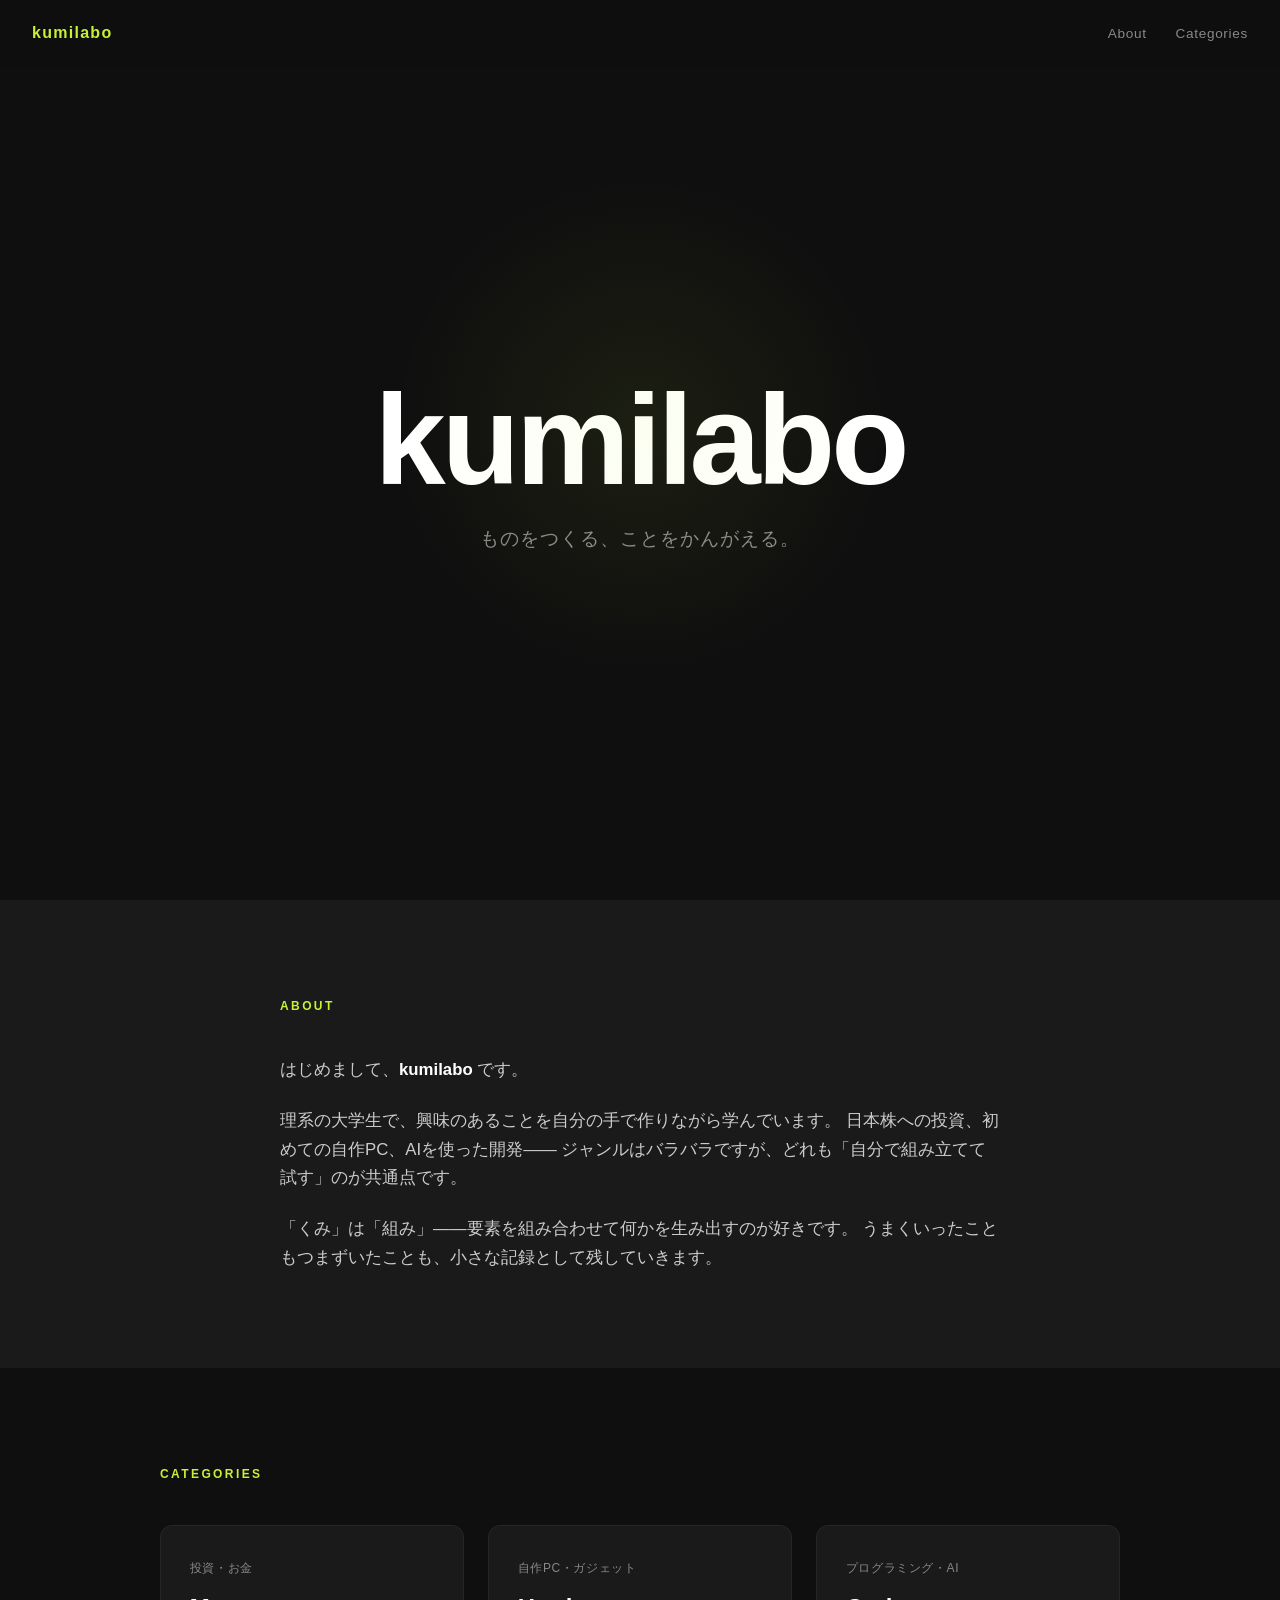
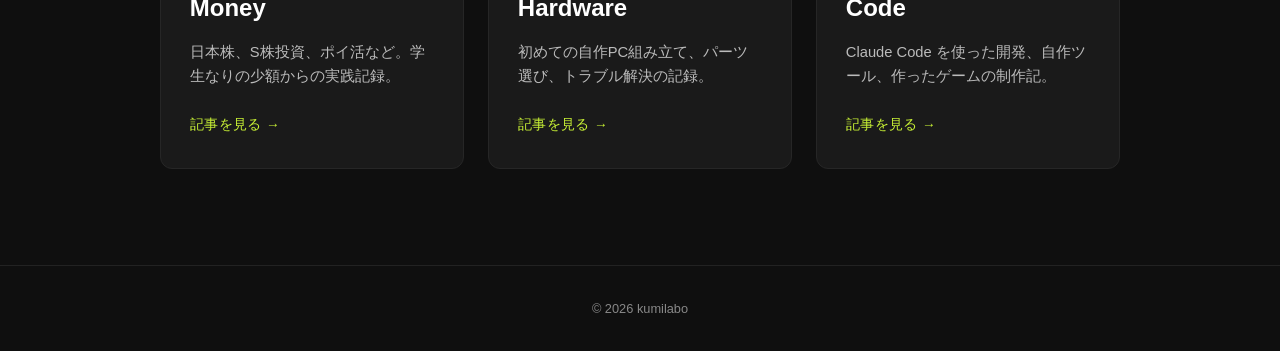
==== index.html @ 4aadd3ff "kumilaboトップページ 初回" ====
<!DOCTYPE html>
<html lang="ja">
<head>
  <meta charset="UTF-8">
  <meta name="viewport" content="width=device-width, initial-scale=1.0">
  <title>kumilabo</title>
  <link rel="stylesheet" href="style.css">
</head>
<body>
  <header>
    <nav>
      <a href="index.html" class="logo">kumilabo</a>
      <ul class="nav-links">
        <li><a href="#about">About</a></li>
        <li><a href="#categories">Categories</a></li>
      </ul>
    </nav>
  </header>

  <main>
    <section class="hero">
      <div class="hero-inner">
        <h1 class="site-name">kumilabo</h1>
        <p class="tagline">ものをつくる、ことをかんがえる。</p>
      </div>
    </section>

    <section class="about" id="about">
      <div class="container">
        <h2>About</h2>
        <div class="about-content">
          <div class="about-text">
            <p>
              はじめまして、<strong>kumilabo</strong> です。
            </p>
            <p>
              理系の大学生で、興味のあることを自分の手で作りながら学んでいます。
              日本株への投資、初めての自作PC、AIを使った開発——
              ジャンルはバラバラですが、どれも「自分で組み立てて試す」のが共通点です。
            </p>
            <p>
              「くみ」は「組み」——要素を組み合わせて何かを生み出すのが好きです。
              うまくいったこともつまずいたことも、小さな記録として残していきます。
            </p>
          </div>
        </div>
      </div>
    </section>

    <section class="categories" id="categories">
      <div class="container">
        <h2>Categories</h2>
        <div class="category-grid">

          <a href="#" class="category-card">
            <span class="category-label">投資・お金</span>
            <h3>Money</h3>
            <p>日本株、S株投資、ポイ活など。学生なりの少額からの実践記録。</p>
            <span class="category-arrow">記事を見る →</span>
          </a>

          <a href="#" class="category-card">
            <span class="category-label">自作PC・ガジェット</span>
            <h3>Hardware</h3>
            <p>初めての自作PC組み立て、パーツ選び、トラブル解決の記録。</p>
            <span class="category-arrow">記事を見る →</span>
          </a>

          <a href="#" class="category-card">
            <span class="category-label">プログラミング・AI</span>
            <h3>Code</h3>
            <p>Claude Code を使った開発、自作ツール、作ったゲームの制作記。</p>
            <span class="category-arrow">記事を見る →</span>
          </a>

        </div>
      </div>
    </section>
  </main>

  <footer>
    <p>&copy; 2026 kumilabo</p>
  </footer>
</body>
</html>
---- style.css ----
*, *::before, *::after {
  box-sizing: border-box;
  margin: 0;
  padding: 0;
}

:root {
  --bg: #0f0f0f;
  --surface: #1a1a1a;
  --accent: #c8f135;
  --text: #e8e8e8;
  --muted: #888;
  --font-sans: 'Helvetica Neue', Arial, 'Hiragino Sans', 'Noto Sans JP', sans-serif;
}

html {
  font-size: 16px;
  scroll-behavior: smooth;
}

body {
  background: var(--bg);
  color: var(--text);
  font-family: var(--font-sans);
  line-height: 1.7;
  min-height: 100vh;
  display: flex;
  flex-direction: column;
}

/* ---- Nav ---- */
header {
  position: fixed;
  top: 0;
  left: 0;
  right: 0;
  z-index: 100;
  padding: 1.2rem 2rem;
  background: rgba(15, 15, 15, 0.7);
  backdrop-filter: blur(8px);
}

nav {
  display: flex;
  align-items: center;
  justify-content: space-between;
}

.logo {
  font-size: 1rem;
  font-weight: 700;
  letter-spacing: 0.08em;
  color: var(--accent);
  text-transform: lowercase;
  text-decoration: none;
}

.nav-links {
  display: flex;
  gap: 1.8rem;
  list-style: none;
}

.nav-links a {
  font-size: 0.85rem;
  color: var(--muted);
  text-decoration: none;
  letter-spacing: 0.05em;
  transition: color 0.2s;
}

.nav-links a:hover {
  color: var(--accent);
}

/* ---- Hero ---- */
.hero {
  min-height: 100vh;
  display: flex;
  align-items: center;
  justify-content: center;
  padding: 6rem 2rem 4rem;
  position: relative;
  overflow: hidden;
}

.hero::before {
  content: '';
  position: absolute;
  width: 500px;
  height: 500px;
  border-radius: 50%;
  background: radial-gradient(circle, rgba(200, 241, 53, 0.07) 0%, transparent 70%);
  top: 50%;
  left: 50%;
  transform: translate(-50%, -55%);
  pointer-events: none;
}

.hero-inner {
  text-align: center;
}

.site-name {
  font-size: clamp(3.5rem, 12vw, 8rem);
  font-weight: 800;
  letter-spacing: -0.03em;
  line-height: 1;
  color: #fff;
  margin-bottom: 1.2rem;
}

.site-name span {
  color: var(--accent);
}

.tagline {
  font-size: clamp(0.95rem, 2.5vw, 1.2rem);
  color: var(--muted);
  letter-spacing: 0.05em;
}

/* ---- About ---- */
.about {
  padding: 6rem 2rem;
  background: var(--surface);
}

.container {
  max-width: 720px;
  margin: 0 auto;
}

.about h2 {
  font-size: 0.75rem;
  font-weight: 700;
  letter-spacing: 0.2em;
  text-transform: uppercase;
  color: var(--accent);
  margin-bottom: 2.5rem;
}

.about-text p {
  font-size: 1.05rem;
  color: #ccc;
  margin-bottom: 1.4rem;
}

.about-text p:last-child {
  margin-bottom: 0;
}

.about-text strong {
  color: #fff;
  font-weight: 700;
}

/* ---- Categories ---- */
.categories {
  padding: 6rem 2rem;
}

.categories .container {
  max-width: 960px;
}

.categories h2 {
  font-size: 0.75rem;
  font-weight: 700;
  letter-spacing: 0.2em;
  text-transform: uppercase;
  color: var(--accent);
  margin-bottom: 2.5rem;
}

.category-grid {
  display: grid;
  grid-template-columns: repeat(3, 1fr);
  gap: 1.5rem;
}

.category-card {
  display: flex;
  flex-direction: column;
  padding: 2rem 1.8rem;
  background: var(--surface);
  border: 1px solid #262626;
  border-radius: 12px;
  text-decoration: none;
  color: var(--text);
  transition: border-color 0.2s, transform 0.2s;
}

.category-card:hover {
  border-color: var(--accent);
  transform: translateY(-4px);
}

.category-label {
  font-size: 0.75rem;
  color: var(--muted);
  letter-spacing: 0.05em;
  margin-bottom: 0.6rem;
}

.category-card h3 {
  font-size: 1.5rem;
  font-weight: 800;
  color: #fff;
  margin-bottom: 0.8rem;
}

.category-card p {
  font-size: 0.92rem;
  color: #bbb;
  line-height: 1.6;
  flex-grow: 1;
  margin-bottom: 1.5rem;
}

.category-arrow {
  font-size: 0.85rem;
  color: var(--accent);
  letter-spacing: 0.03em;
}

/* ---- Footer ---- */
footer {
  margin-top: auto;
  padding: 2rem;
  text-align: center;
  font-size: 0.8rem;
  color: var(--muted);
  border-top: 1px solid #222;
}

/* ---- Responsive ---- */
@media (max-width: 768px) {
  .category-grid {
    grid-template-columns: 1fr;
  }
}

@media (max-width: 600px) {
  header {
    padding: 1rem 1.2rem;
  }

  .nav-links {
    gap: 1.2rem;
  }

  .about,
  .categories {
    padding: 4rem 1.2rem;
  }
}
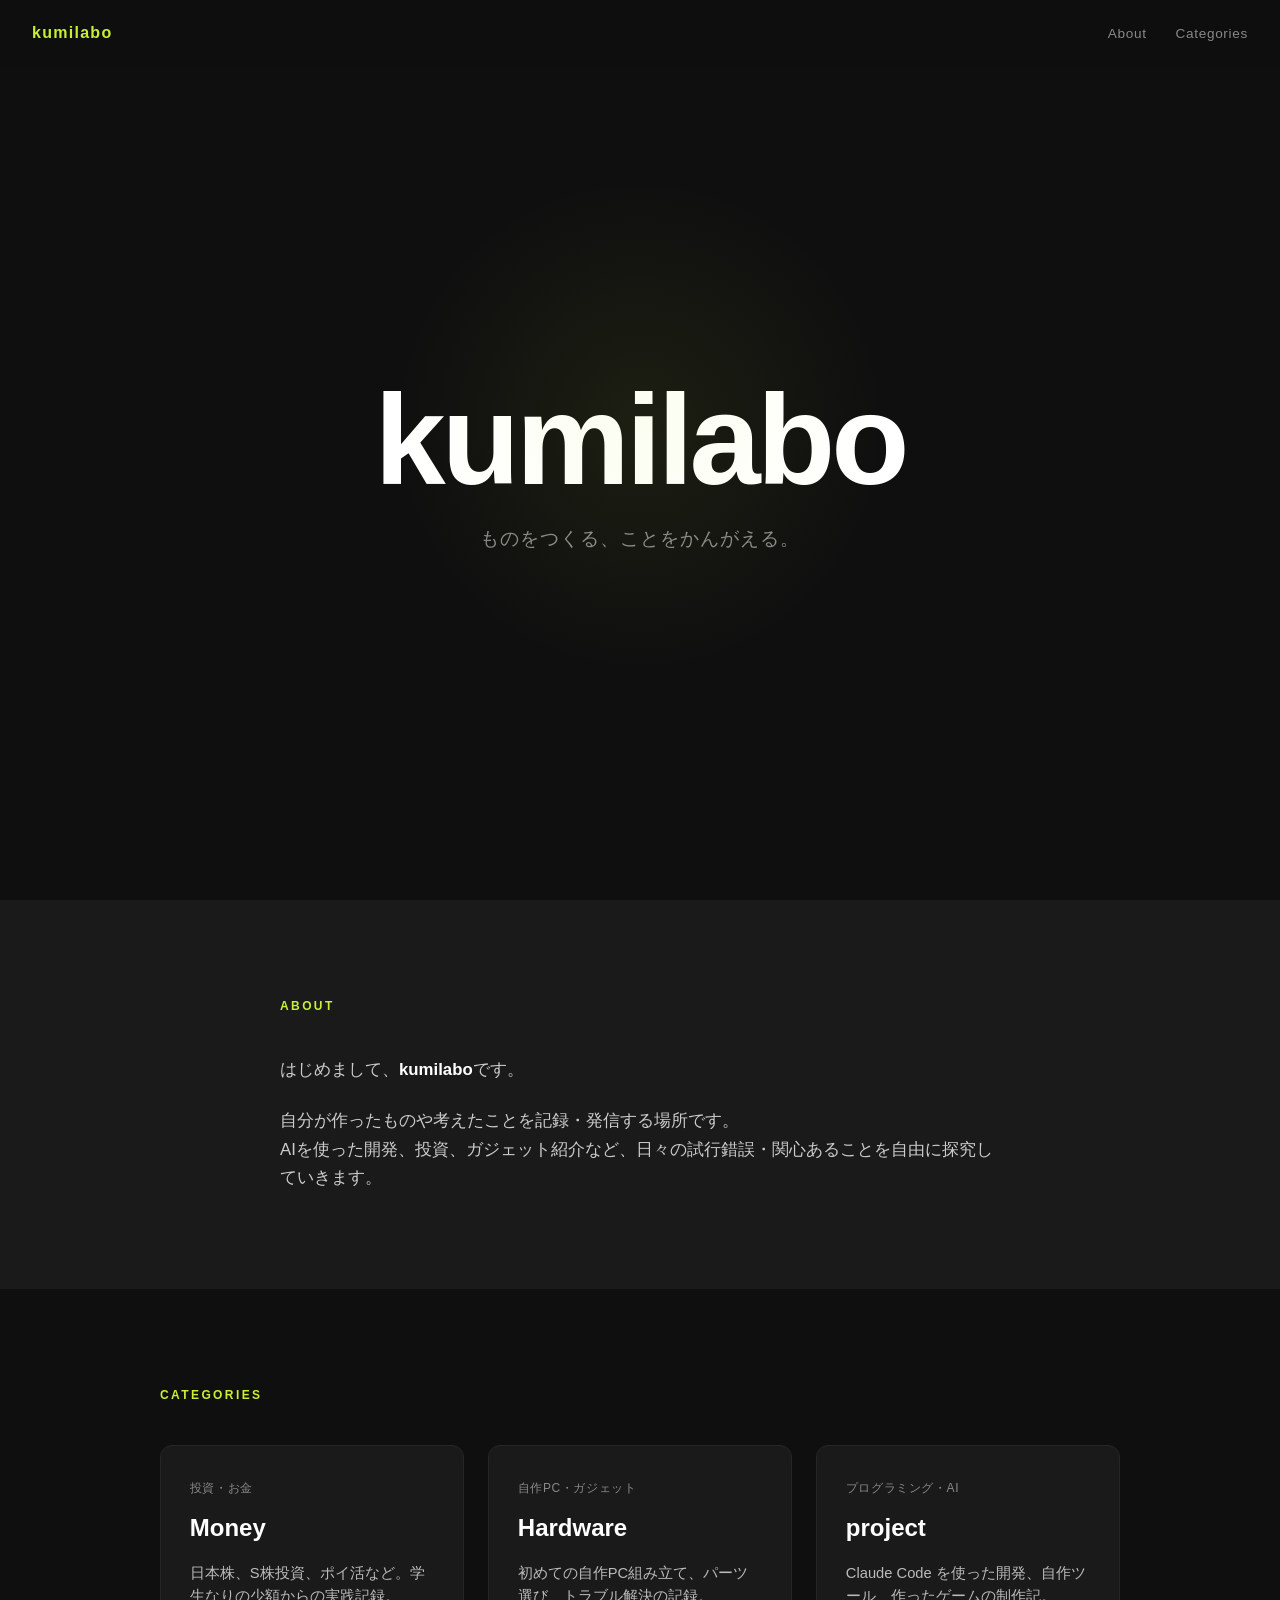
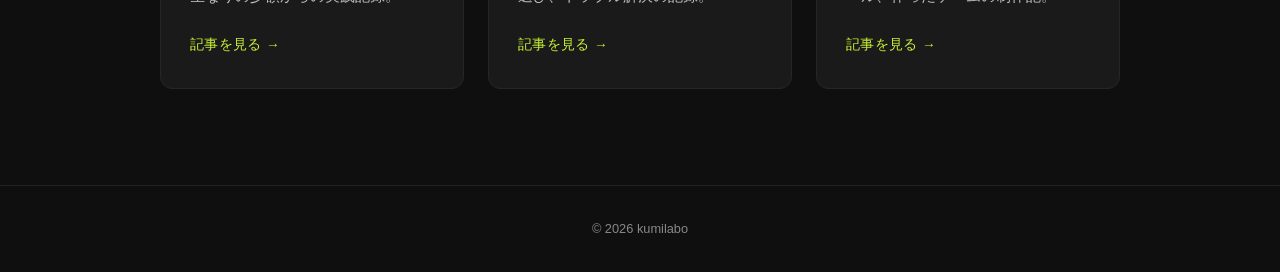
==== commit 7322dd8d: "カテゴリページを追加 Co-Authored-By: Claude Sonnet 4.6 <noreply@anthropic.com>" ====
--- a/index.html
+++ b/index.html
@@ -31,16 +31,11 @@
         <div class="about-content">
           <div class="about-text">
             <p>
-              はじめまして、<strong>kumilabo</strong> です。
+              はじめまして、<strong>kumilabo</strong>です。
             </p>
             <p>
-              理系の大学生で、興味のあることを自分の手で作りながら学んでいます。
-              日本株への投資、初めての自作PC、AIを使った開発——
-              ジャンルはバラバラですが、どれも「自分で組み立てて試す」のが共通点です。
-            </p>
-            <p>
-              「くみ」は「組み」——要素を組み合わせて何かを生み出すのが好きです。
-              うまくいったこともつまずいたことも、小さな記録として残していきます。
+              自分が作ったものや考えたことを記録・発信する場所です。<br>
+              AIを使った開発、投資、ガジェット紹介など、日々の試行錯誤・関心あることを自由に探究していきます。
             </p>
           </div>
         </div>
@@ -52,23 +47,23 @@
         <h2>Categories</h2>
         <div class="category-grid">
 
-          <a href="#" class="category-card">
+          <a href="Money.html" class="category-card">
             <span class="category-label">投資・お金</span>
             <h3>Money</h3>
             <p>日本株、S株投資、ポイ活など。学生なりの少額からの実践記録。</p>
             <span class="category-arrow">記事を見る →</span>
           </a>
 
-          <a href="#" class="category-card">
+          <a href="Hardware.html" class="category-card">
             <span class="category-label">自作PC・ガジェット</span>
             <h3>Hardware</h3>
             <p>初めての自作PC組み立て、パーツ選び、トラブル解決の記録。</p>
             <span class="category-arrow">記事を見る →</span>
           </a>
 
-          <a href="#" class="category-card">
+          <a href="AIproject.html" class="category-card">
             <span class="category-label">プログラミング・AI</span>
-            <h3>Code</h3>
+            <h3>project</h3>
             <p>Claude Code を使った開発、自作ツール、作ったゲームの制作記。</p>
             <span class="category-arrow">記事を見る →</span>
           </a>
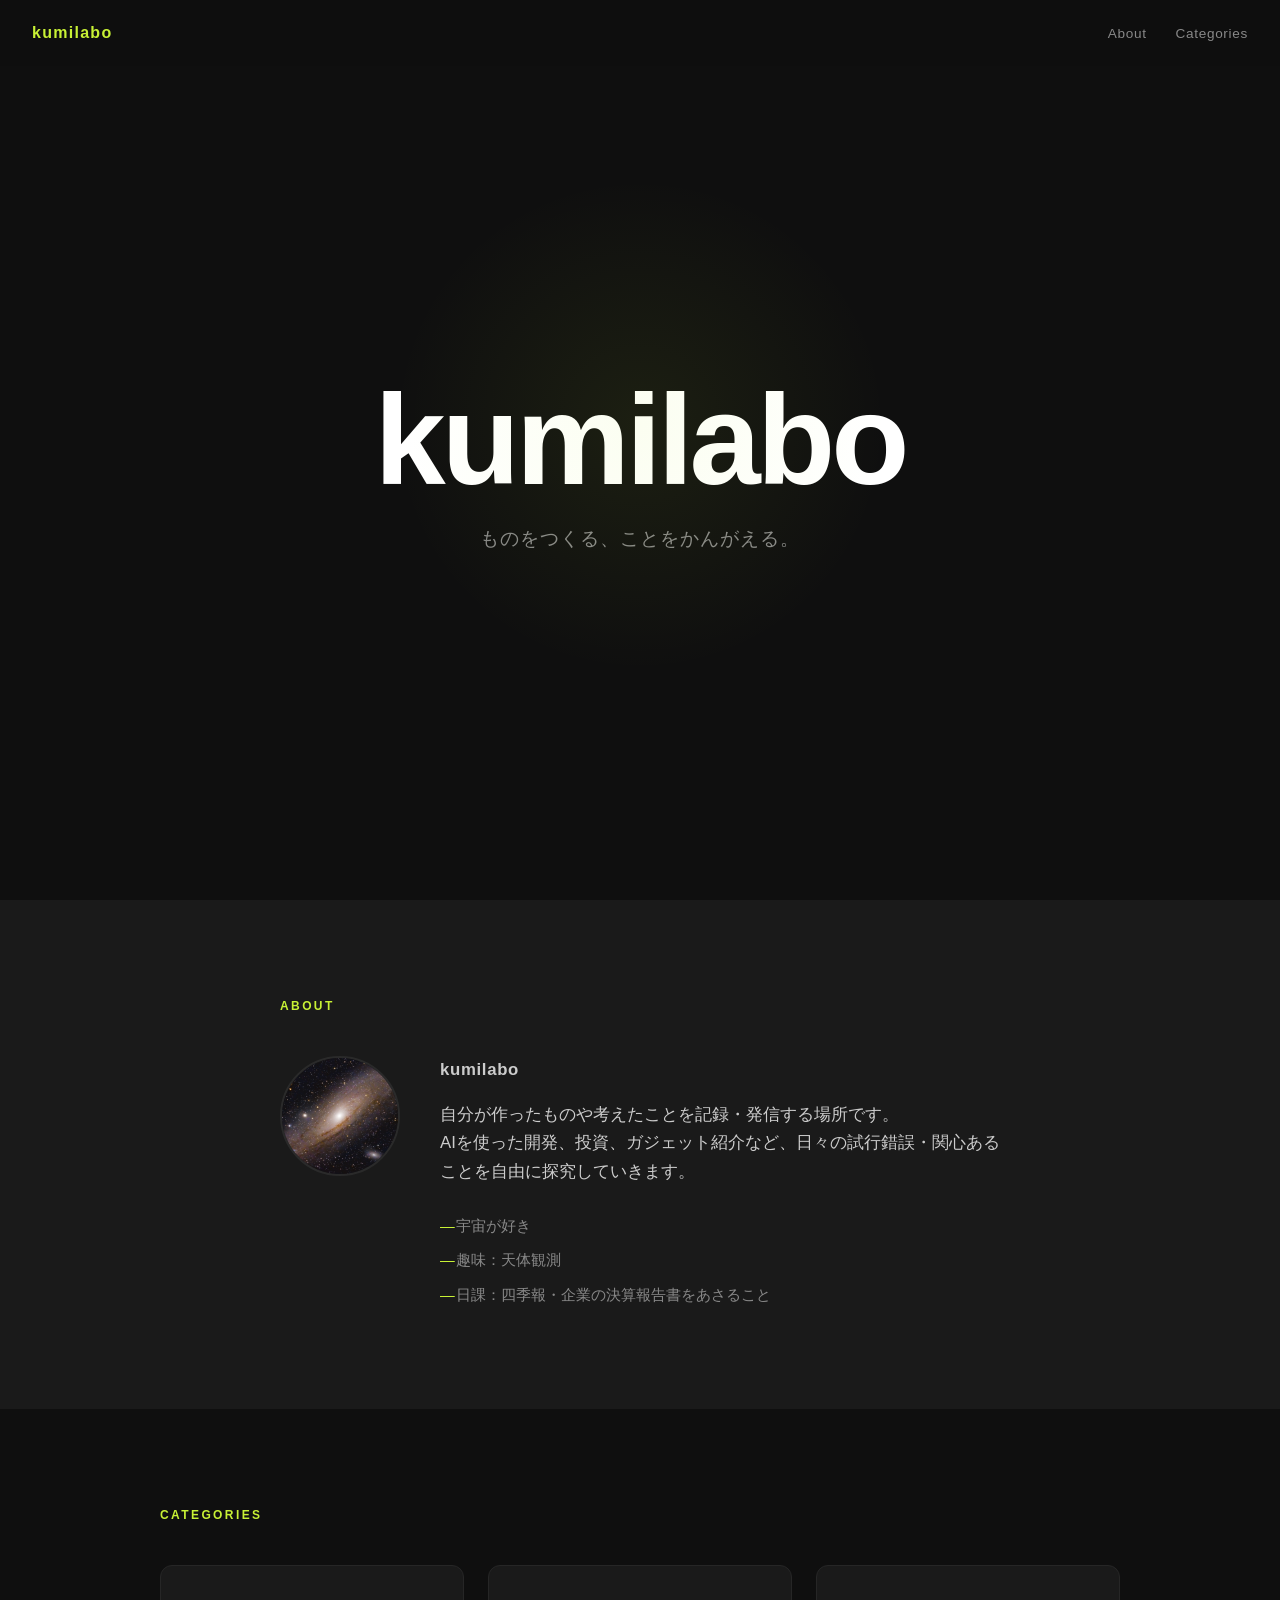
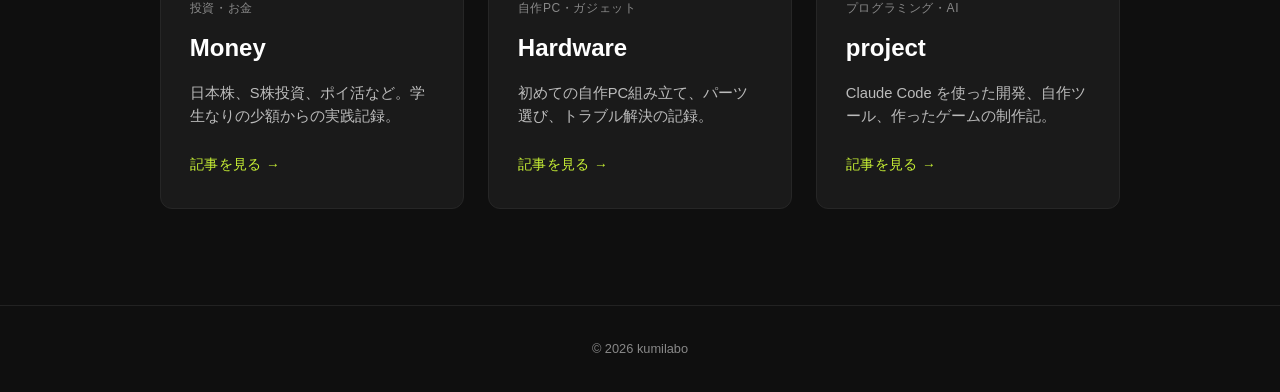
==== commit 3e7051ac: "myweb/ をルートへ移動し GitHub Pages で画像が表示されるよう修正 Co-Authored-By: Claude Sonnet 4.6 <noreply@anthropic.com>" ====
--- a/index.html
+++ b/index.html
@@ -29,14 +29,20 @@
       <div class="container">
         <h2>About</h2>
         <div class="about-content">
+          <div class="profile-photo">
+            <img src="images/34347496_s.jpg" alt="kumilabo">
+          </div>
           <div class="about-text">
-            <p>
-              はじめまして、<strong>kumilabo</strong>です。
-            </p>
+            <p class="profile-name">kumilabo</p>
             <p>
               自分が作ったものや考えたことを記録・発信する場所です。<br>
               AIを使った開発、投資、ガジェット紹介など、日々の試行錯誤・関心あることを自由に探究していきます。
             </p>
+            <ul class="profile-list">
+              <li>宇宙が好き</li>
+              <li>趣味：天体観測</li>
+              <li>日課：四季報・企業の決算報告書をあさること</li>
+            </ul>
           </div>
         </div>
       </div>
--- a/style.css
+++ b/style.css
@@ -140,6 +140,65 @@
   margin-bottom: 2.5rem;
 }
 
+.about-content {
+  display: flex;
+  align-items: flex-start;
+  gap: 2.5rem;
+}
+
+.profile-photo {
+  flex-shrink: 0;
+}
+
+.profile-photo img {
+  width: 120px;
+  height: 120px;
+  border-radius: 50%;
+  object-fit: cover;
+  border: 2px solid #2a2a2a;
+  display: block;
+}
+
+.profile-name {
+  font-size: 1.3rem;
+  font-weight: 800;
+  color: #fff;
+  letter-spacing: 0.04em;
+  margin-bottom: 1rem !important;
+}
+
+.profile-list {
+  list-style: none;
+  margin-top: 1.4rem;
+}
+
+.profile-list li {
+  font-size: 0.92rem;
+  color: var(--muted);
+  padding: 0.3rem 0;
+  padding-left: 1.1em;
+  position: relative;
+}
+
+.profile-list li::before {
+  content: '—';
+  position: absolute;
+  left: 0;
+  color: var(--accent);
+}
+
+@media (max-width: 600px) {
+  .about-content {
+    flex-direction: column;
+    align-items: center;
+    text-align: center;
+  }
+
+  .profile-list li {
+    text-align: left;
+  }
+}
+
 .about-text p {
   font-size: 1.05rem;
   color: #ccc;
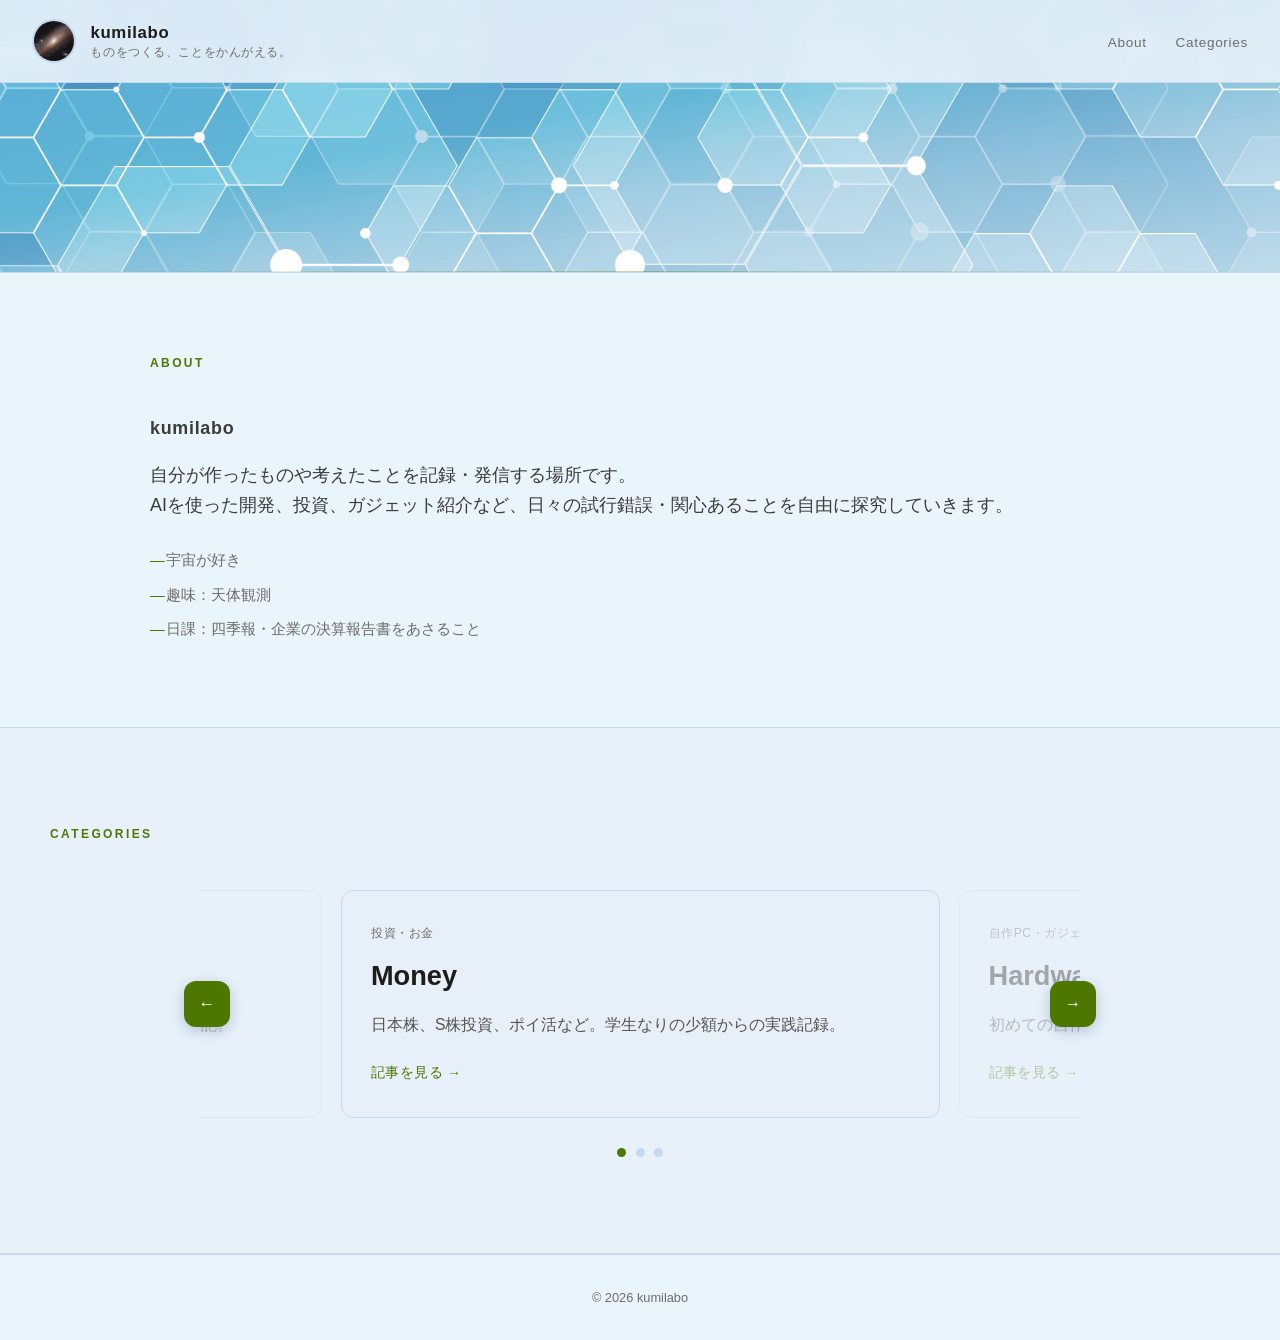
==== commit 57d0eec1: "アイコンをヘッダーに移動 Co-Authored-By: Claude Fable 5 <noreply@anthropic.com>" ====
--- a/index.html
+++ b/index.html
@@ -1,6 +1,15 @@
 <!DOCTYPE html>
 <html lang="ja">
 <head>
+  <!-- Google tag (gtag.js) -->
+<script async src="https://www.googletagmanager.com/gtag/js?id=G-JC201Q82GM"></script>
+<script>
+  window.dataLayer = window.dataLayer || [];
+  function gtag(){dataLayer.push(arguments);}
+  gtag('js', new Date());
+
+  gtag('config', 'G-JC201Q82GM');
+</script>
   <meta charset="UTF-8">
   <meta name="viewport" content="width=device-width, initial-scale=1.0">
   <title>kumilabo</title>
@@ -9,7 +18,13 @@
 <body>
   <header>
     <nav>
-      <a href="index.html" class="logo">kumilabo</a>
+      <a href="index.html" class="brand">
+        <img src="images/34347496_s.jpg" alt="kumilabo" class="brand-icon">
+        <span class="brand-text">
+          <span class="brand-name">kumilabo</span>
+          <span class="brand-tagline">ものをつくる、ことをかんがえる。</span>
+        </span>
+      </a>
       <ul class="nav-links">
         <li><a href="#about">About</a></li>
         <li><a href="#categories">Categories</a></li>
@@ -18,20 +33,12 @@
   </header>
 
   <main>
-    <section class="hero">
-      <div class="hero-inner">
-        <h1 class="site-name">kumilabo</h1>
-        <p class="tagline">ものをつくる、ことをかんがえる。</p>
-      </div>
-    </section>
+    <section class="hero"></section>
 
     <section class="about" id="about">
       <div class="container">
         <h2>About</h2>
         <div class="about-content">
-          <div class="profile-photo">
-            <img src="images/34347496_s.jpg" alt="kumilabo">
-          </div>
           <div class="about-text">
             <p class="profile-name">kumilabo</p>
             <p>
@@ -51,30 +58,37 @@
     <section class="categories" id="categories">
       <div class="container">
         <h2>Categories</h2>
-        <div class="category-grid">
+        <div class="category-slider">
+          <button class="slider-btn prev" type="button" aria-label="前のカテゴリ">←</button>
+          <div class="slider-viewport">
+            <div class="slider-track">
 
-          <a href="Money.html" class="category-card">
-            <span class="category-label">投資・お金</span>
-            <h3>Money</h3>
-            <p>日本株、S株投資、ポイ活など。学生なりの少額からの実践記録。</p>
-            <span class="category-arrow">記事を見る →</span>
-          </a>
+              <a href="Money.html" class="category-card">
+                <span class="category-label">投資・お金</span>
+                <h3>Money</h3>
+                <p>日本株、S株投資、ポイ活など。学生なりの少額からの実践記録。</p>
+                <span class="category-arrow">記事を見る →</span>
+              </a>
 
-          <a href="Hardware.html" class="category-card">
-            <span class="category-label">自作PC・ガジェット</span>
-            <h3>Hardware</h3>
-            <p>初めての自作PC組み立て、パーツ選び、トラブル解決の記録。</p>
-            <span class="category-arrow">記事を見る →</span>
-          </a>
+              <a href="Hardware.html" class="category-card">
+                <span class="category-label">自作PC・ガジェット</span>
+                <h3>Hardware</h3>
+                <p>初めての自作PC組み立て、パーツ選び、トラブル解決の記録。</p>
+                <span class="category-arrow">記事を見る →</span>
+              </a>
 
-          <a href="AIproject.html" class="category-card">
-            <span class="category-label">プログラミング・AI</span>
-            <h3>project</h3>
-            <p>Claude Code を使った開発、自作ツール、作ったゲームの制作記。</p>
-            <span class="category-arrow">記事を見る →</span>
-          </a>
+              <a href="AIproject.html" class="category-card">
+                <span class="category-label">プログラミング・AI</span>
+                <h3>project</h3>
+                <p>Claude Code を使った開発、自作ツール、作ったゲームの制作記。</p>
+                <span class="category-arrow">記事を見る →</span>
+              </a>
 
+            </div>
+          </div>
+          <button class="slider-btn next" type="button" aria-label="次のカテゴリ">→</button>
         </div>
+        <div class="slider-dots"></div>
       </div>
     </section>
   </main>
@@ -82,5 +96,87 @@
   <footer>
     <p>&copy; 2026 kumilabo</p>
   </footer>
+
+  <script>
+    (function () {
+      const viewport = document.querySelector('.slider-viewport');
+      const track = document.querySelector('.slider-track');
+      const prevBtn = document.querySelector('.slider-btn.prev');
+      const nextBtn = document.querySelector('.slider-btn.next');
+      const dotsBox = document.querySelector('.slider-dots');
+      const slides = Array.from(track.children);
+      const count = slides.length;
+      const CLONES = 2; // 両隣を見せるため左右に2枚ずつ複製を置く
+
+      for (let i = 0; i < CLONES; i++) {
+        track.appendChild(slides[i % count].cloneNode(true));
+        track.insertBefore(slides[count - 1 - (i % count)].cloneNode(true), track.firstChild);
+      }
+
+      let index = CLONES; // 複製を含めた位置。CLONES が実スライドの先頭
+      let isMoving = false;
+
+      const dots = slides.map((_, i) => {
+        const dot = document.createElement('button');
+        dot.type = 'button';
+        dot.setAttribute('aria-label', 'カテゴリ ' + (i + 1));
+        dot.addEventListener('click', () => {
+          if (isMoving) return;
+          index = i + CLONES;
+          move(true);
+        });
+        dotsBox.appendChild(dot);
+        return dot;
+      });
+
+      // 現在のスライドがビューポート中央に来る位置へトラックを動かす
+      function move(animate) {
+        const current = track.children[index];
+        const offset = current.offsetLeft - (viewport.clientWidth - current.offsetWidth) / 2;
+        track.style.transition = animate ? 'transform 0.45s ease' : 'none';
+        track.style.transform = 'translateX(' + -offset + 'px)';
+        if (animate) isMoving = true;
+
+        Array.from(track.children).forEach(function (el, i) {
+          el.classList.toggle('is-active', i === index);
+        });
+        const active = ((index - CLONES) % count + count) % count;
+        dots.forEach(function (dot, i) {
+          dot.classList.toggle('active', i === active);
+        });
+      }
+
+      prevBtn.addEventListener('click', function () {
+        if (isMoving) return;
+        index--;
+        move(true);
+      });
+
+      nextBtn.addEventListener('click', function () {
+        if (isMoving) return;
+        index++;
+        move(true);
+      });
+
+      // 複製スライドに到達したら、同じ見た目の実スライドへ瞬間移動して一周をつなぐ
+      track.addEventListener('transitionend', function (e) {
+        if (e.target !== track || e.propertyName !== 'transform') return;
+        isMoving = false;
+        if (index >= count + CLONES) {
+          index -= count;
+          move(false);
+        } else if (index < CLONES) {
+          index += count;
+          move(false);
+        }
+      });
+
+      window.addEventListener('resize', function () {
+        move(false);
+      });
+
+      move(false);
+    })();
+  </script>
 </body>
 </html>
--- a/style.css
+++ b/style.css
@@ -5,11 +5,12 @@
 }
 
 :root {
-  --bg: #0f0f0f;
-  --surface: #1a1a1a;
-  --accent: #c8f135;
-  --text: #e8e8e8;
-  --muted: #888;
+  --bg: #eaf4fb;
+  --surface: #e7f0f9;
+  --border: #c5d9ec;
+  --accent: #4d7700;
+  --text: #1c1c1a;
+  --muted: #6e6e6a;
   --font-sans: 'Helvetica Neue', Arial, 'Hiragino Sans', 'Noto Sans JP', sans-serif;
 }
 
@@ -26,6 +27,15 @@
   min-height: 100vh;
   display: flex;
   flex-direction: column;
+}
+
+/* 全ページ共通の最奥背景（position: fixed なのでモバイルでも固定される） */
+body::before {
+  content: '';
+  position: fixed;
+  inset: 0;
+  z-index: -1;
+  background: url('images/22239904.jpg') center / cover no-repeat;
 }
 
 /* ---- Nav ---- */
@@ -36,23 +46,51 @@
   right: 0;
   z-index: 100;
   padding: 1.2rem 2rem;
-  background: rgba(15, 15, 15, 0.7);
+  background: rgba(231, 240, 249, 0.92);
   backdrop-filter: blur(8px);
+  border-bottom: 1px solid rgba(0, 0, 0, 0.08);
 }
 
 nav {
   display: flex;
   align-items: center;
   justify-content: space-between;
-}
-
-.logo {
-  font-size: 1rem;
-  font-weight: 700;
-  letter-spacing: 0.08em;
-  color: var(--accent);
-  text-transform: lowercase;
+  width: 100%;
+}
+
+.brand {
+  display: flex;
+  align-items: center;
+  gap: 0.9rem;
   text-decoration: none;
+}
+
+.brand-icon {
+  width: 44px;
+  height: 44px;
+  border-radius: 50%;
+  object-fit: cover;
+  border: 2px solid var(--border);
+  flex-shrink: 0;
+}
+
+.brand-text {
+  display: flex;
+  flex-direction: column;
+  line-height: 1.35;
+}
+
+.brand-name {
+  font-size: 1.05rem;
+  font-weight: 800;
+  letter-spacing: 0.04em;
+  color: var(--text);
+}
+
+.brand-tagline {
+  font-size: 0.72rem;
+  color: var(--muted);
+  letter-spacing: 0.05em;
 }
 
 .nav-links {
@@ -75,59 +113,42 @@
 
 /* ---- Hero ---- */
 .hero {
-  min-height: 100vh;
-  display: flex;
-  align-items: center;
-  justify-content: center;
-  padding: 6rem 2rem 4rem;
+  height: 17rem;
   position: relative;
   overflow: hidden;
+  background-image: url('images/2278346.jpg');
+  background-size: cover;
+  background-position: top center;
+  background-repeat: no-repeat;
 }
 
 .hero::before {
   content: '';
   position: absolute;
-  width: 500px;
-  height: 500px;
-  border-radius: 50%;
-  background: radial-gradient(circle, rgba(200, 241, 53, 0.07) 0%, transparent 70%);
-  top: 50%;
-  left: 50%;
-  transform: translate(-50%, -55%);
+  inset: 0;
+  background: none;
   pointer-events: none;
 }
 
-.hero-inner {
-  text-align: center;
-}
-
-.site-name {
-  font-size: clamp(3.5rem, 12vw, 8rem);
-  font-weight: 800;
-  letter-spacing: -0.03em;
-  line-height: 1;
-  color: #fff;
-  margin-bottom: 1.2rem;
-}
-
-.site-name span {
-  color: var(--accent);
-}
-
-.tagline {
-  font-size: clamp(0.95rem, 2.5vw, 1.2rem);
-  color: var(--muted);
-  letter-spacing: 0.05em;
+.hero::after {
+  content: '';
+  position: absolute;
+  bottom: 0;
+  left: 0;
+  right: 0;
+  height: 1px;
+  background: linear-gradient(to right, transparent 0%, rgba(77, 119, 0, 0.3) 50%, transparent 100%);
 }
 
 /* ---- About ---- */
 .about {
-  padding: 6rem 2rem;
-  background: var(--surface);
+  padding: 5rem 2rem;
+  border-top: 1px solid var(--border);
+  box-shadow: 0 -1px 0 rgba(255, 255, 255, 0.6);
 }
 
 .container {
-  max-width: 720px;
+  max-width: 860px;
   margin: 0 auto;
 }
 
@@ -146,23 +167,10 @@
   gap: 2.5rem;
 }
 
-.profile-photo {
-  flex-shrink: 0;
-}
-
-.profile-photo img {
-  width: 120px;
-  height: 120px;
-  border-radius: 50%;
-  object-fit: cover;
-  border: 2px solid #2a2a2a;
-  display: block;
-}
-
 .profile-name {
   font-size: 1.3rem;
   font-weight: 800;
-  color: #fff;
+  color: var(--text);
   letter-spacing: 0.04em;
   margin-bottom: 1rem !important;
 }
@@ -201,7 +209,7 @@
 
 .about-text p {
   font-size: 1.05rem;
-  color: #ccc;
+  color: #3c3c3a;
   margin-bottom: 1.4rem;
 }
 
@@ -210,17 +218,20 @@
 }
 
 .about-text strong {
-  color: #fff;
+  color: var(--text);
   font-weight: 700;
 }
 
 /* ---- Categories ---- */
 .categories {
   padding: 6rem 2rem;
+  background: rgba(231, 240, 249, 0.65);
+  border-top: 1px solid var(--border);
+  border-bottom: 1px solid var(--border);
 }
 
 .categories .container {
-  max-width: 960px;
+  max-width: 1080px;
 }
 
 .categories h2 {
@@ -232,10 +243,83 @@
   margin-bottom: 2.5rem;
 }
 
-.category-grid {
-  display: grid;
-  grid-template-columns: repeat(3, 1fr);
-  gap: 1.5rem;
+.category-slider {
+  position: relative;
+  max-width: 880px;
+  margin: 0 auto;
+}
+
+.slider-viewport {
+  overflow: hidden;
+  padding: 6px 0; /* カードのホバー時の浮き上がり分を確保 */
+}
+
+.slider-track {
+  display: flex;
+  gap: 1.2rem;
+}
+
+.slider-track .category-card {
+  flex: 0 0 68%;
+  opacity: 0.35;
+  transition: border-color 0.2s, transform 0.2s, opacity 0.45s;
+}
+
+.slider-track .category-card.is-active {
+  opacity: 1;
+}
+
+.slider-btn {
+  position: absolute;
+  top: 50%;
+  transform: translateY(-50%);
+  width: 46px;
+  height: 46px;
+  border: none;
+  border-radius: 12px;
+  background: var(--accent);
+  color: #fff;
+  font-size: 1.05rem;
+  line-height: 1;
+  cursor: pointer;
+  z-index: 2;
+  box-shadow: 0 4px 14px rgba(0, 40, 80, 0.22);
+  transition: transform 0.2s, box-shadow 0.2s;
+}
+
+.slider-btn:hover {
+  transform: translateY(-50%) scale(1.1);
+  box-shadow: 0 6px 18px rgba(0, 40, 80, 0.3);
+}
+
+.slider-btn.prev {
+  left: -16px;
+}
+
+.slider-btn.next {
+  right: -16px;
+}
+
+.slider-dots {
+  display: flex;
+  justify-content: center;
+  gap: 0.6rem;
+  margin-top: 1.5rem;
+}
+
+.slider-dots button {
+  width: 9px;
+  height: 9px;
+  padding: 0;
+  border: none;
+  border-radius: 50%;
+  background: var(--border);
+  cursor: pointer;
+  transition: background 0.2s;
+}
+
+.slider-dots button.active {
+  background: var(--accent);
 }
 
 .category-card {
@@ -243,7 +327,7 @@
   flex-direction: column;
   padding: 2rem 1.8rem;
   background: var(--surface);
-  border: 1px solid #262626;
+  border: 1px solid var(--border);
   border-radius: 12px;
   text-decoration: none;
   color: var(--text);
@@ -265,13 +349,13 @@
 .category-card h3 {
   font-size: 1.5rem;
   font-weight: 800;
-  color: #fff;
+  color: var(--text);
   margin-bottom: 0.8rem;
 }
 
 .category-card p {
   font-size: 0.92rem;
-  color: #bbb;
+  color: #555552;
   line-height: 1.6;
   flex-grow: 1;
   margin-bottom: 1.5rem;
@@ -290,13 +374,56 @@
   text-align: center;
   font-size: 0.8rem;
   color: var(--muted);
-  border-top: 1px solid #222;
+  border-top: 1px solid var(--border);
 }
 
 /* ---- Responsive ---- */
+@media (min-width: 1200px) {
+  .container {
+    max-width: 980px;
+  }
+
+  .categories .container {
+    max-width: 1180px;
+  }
+
+  .about-content {
+    gap: 4rem;
+  }
+
+  .about-text p {
+    font-size: 1.12rem;
+  }
+
+  .category-card p {
+    font-size: 0.98rem;
+  }
+
+  .category-card h3 {
+    font-size: 1.7rem;
+  }
+}
+
 @media (max-width: 768px) {
-  .category-grid {
-    grid-template-columns: 1fr;
+  .hero {
+    height: 14rem;
+  }
+
+  .slider-track .category-card {
+    flex: 0 0 78%;
+  }
+
+  .slider-btn {
+    width: 40px;
+    height: 40px;
+  }
+
+  .slider-btn.prev {
+    left: -6px;
+  }
+
+  .slider-btn.next {
+    right: -6px;
   }
 }
 
@@ -309,6 +436,27 @@
     gap: 1.2rem;
   }
 
+  .hero {
+    height: 12rem;
+  }
+
+  .brand {
+    gap: 0.6rem;
+  }
+
+  .brand-icon {
+    width: 36px;
+    height: 36px;
+  }
+
+  .brand-name {
+    font-size: 0.95rem;
+  }
+
+  .brand-tagline {
+    font-size: 0.65rem;
+  }
+
   .about,
   .categories {
     padding: 4rem 1.2rem;
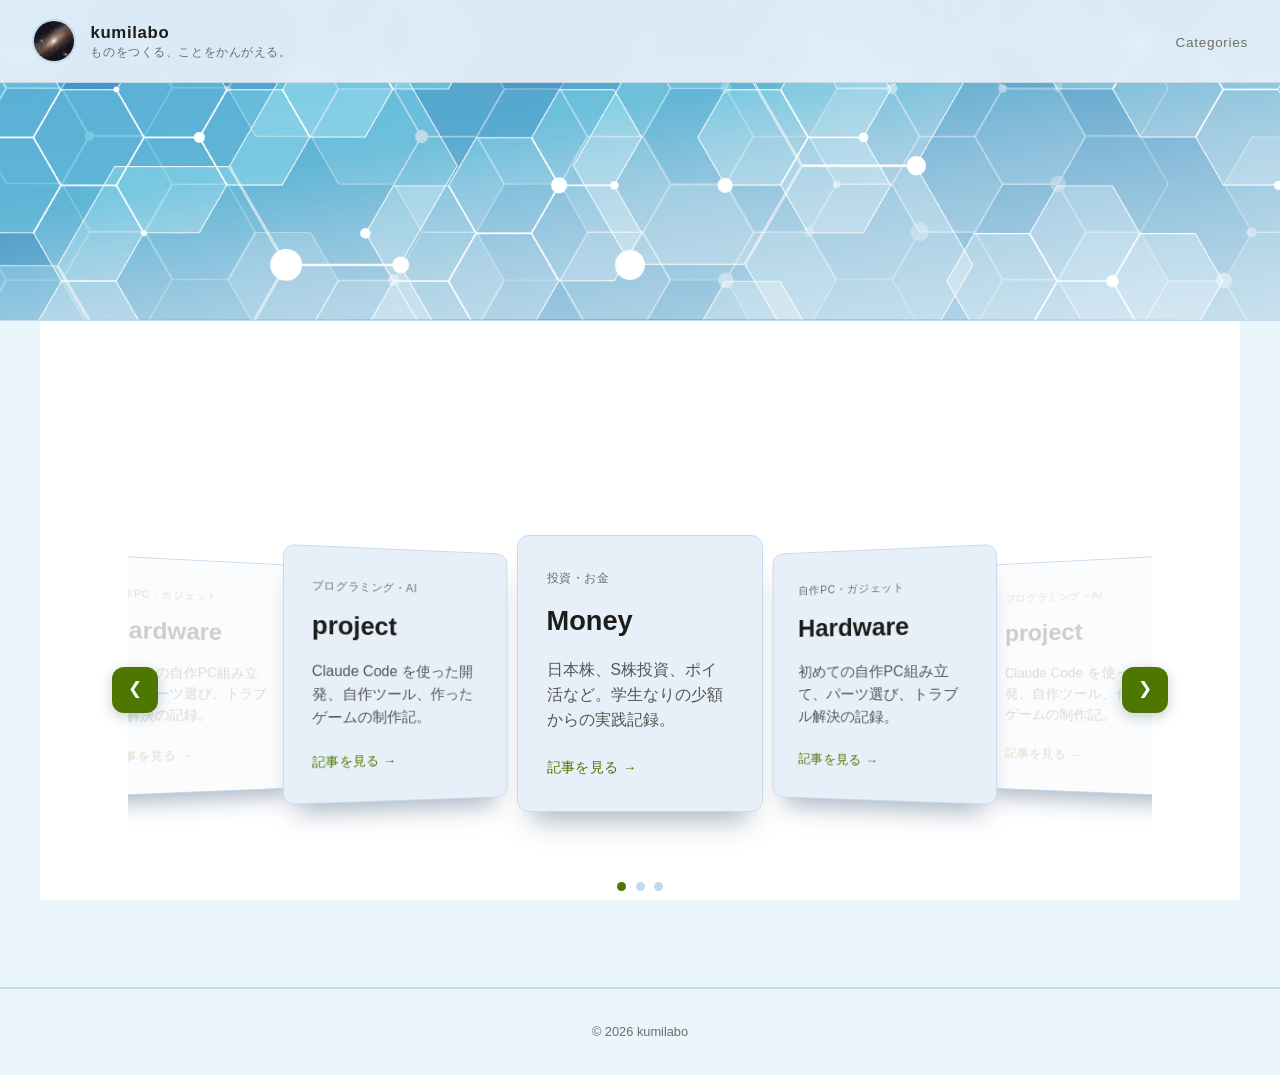
==== commit 21e8aa5a: "HTML/CSS/JSを別ファイルに分離 - index.htmlのスライダーJSをscript.jsへ切り出し - 記事3ページのインラインCSSをstyle.cssへ統合（見た目は変更なし）  C" ====
--- a/index.html
+++ b/index.html
@@ -26,7 +26,6 @@
         </span>
       </a>
       <ul class="nav-links">
-        <li><a href="#about">About</a></li>
         <li><a href="#categories">Categories</a></li>
       </ul>
     </nav>
@@ -35,31 +34,11 @@
   <main>
     <section class="hero"></section>
 
-    <section class="about" id="about">
-      <div class="container">
-        <h2>About</h2>
-        <div class="about-content">
-          <div class="about-text">
-            <p class="profile-name">kumilabo</p>
-            <p>
-              自分が作ったものや考えたことを記録・発信する場所です。<br>
-              AIを使った開発、投資、ガジェット紹介など、日々の試行錯誤・関心あることを自由に探究していきます。
-            </p>
-            <ul class="profile-list">
-              <li>宇宙が好き</li>
-              <li>趣味：天体観測</li>
-              <li>日課：四季報・企業の決算報告書をあさること</li>
-            </ul>
-          </div>
-        </div>
-      </div>
-    </section>
-
     <section class="categories" id="categories">
       <div class="container">
-        <h2>Categories</h2>
+        <h2></h2>
         <div class="category-slider">
-          <button class="slider-btn prev" type="button" aria-label="前のカテゴリ">←</button>
+          <button class="slider-btn prev" type="button" aria-label="前のカテゴリ">❮</button>
           <div class="slider-viewport">
             <div class="slider-track">
 
@@ -86,7 +65,7 @@
 
             </div>
           </div>
-          <button class="slider-btn next" type="button" aria-label="次のカテゴリ">→</button>
+          <button class="slider-btn next" type="button" aria-label="次のカテゴリ">❯</button>
         </div>
         <div class="slider-dots"></div>
       </div>
@@ -97,86 +76,6 @@
     <p>&copy; 2026 kumilabo</p>
   </footer>
 
-  <script>
-    (function () {
-      const viewport = document.querySelector('.slider-viewport');
-      const track = document.querySelector('.slider-track');
-      const prevBtn = document.querySelector('.slider-btn.prev');
-      const nextBtn = document.querySelector('.slider-btn.next');
-      const dotsBox = document.querySelector('.slider-dots');
-      const slides = Array.from(track.children);
-      const count = slides.length;
-      const CLONES = 2; // 両隣を見せるため左右に2枚ずつ複製を置く
-
-      for (let i = 0; i < CLONES; i++) {
-        track.appendChild(slides[i % count].cloneNode(true));
-        track.insertBefore(slides[count - 1 - (i % count)].cloneNode(true), track.firstChild);
-      }
-
-      let index = CLONES; // 複製を含めた位置。CLONES が実スライドの先頭
-      let isMoving = false;
-
-      const dots = slides.map((_, i) => {
-        const dot = document.createElement('button');
-        dot.type = 'button';
-        dot.setAttribute('aria-label', 'カテゴリ ' + (i + 1));
-        dot.addEventListener('click', () => {
-          if (isMoving) return;
-          index = i + CLONES;
-          move(true);
-        });
-        dotsBox.appendChild(dot);
-        return dot;
-      });
-
-      // 現在のスライドがビューポート中央に来る位置へトラックを動かす
-      function move(animate) {
-        const current = track.children[index];
-        const offset = current.offsetLeft - (viewport.clientWidth - current.offsetWidth) / 2;
-        track.style.transition = animate ? 'transform 0.45s ease' : 'none';
-        track.style.transform = 'translateX(' + -offset + 'px)';
-        if (animate) isMoving = true;
-
-        Array.from(track.children).forEach(function (el, i) {
-          el.classList.toggle('is-active', i === index);
-        });
-        const active = ((index - CLONES) % count + count) % count;
-        dots.forEach(function (dot, i) {
-          dot.classList.toggle('active', i === active);
-        });
-      }
-
-      prevBtn.addEventListener('click', function () {
-        if (isMoving) return;
-        index--;
-        move(true);
-      });
-
-      nextBtn.addEventListener('click', function () {
-        if (isMoving) return;
-        index++;
-        move(true);
-      });
-
-      // 複製スライドに到達したら、同じ見た目の実スライドへ瞬間移動して一周をつなぐ
-      track.addEventListener('transitionend', function (e) {
-        if (e.target !== track || e.propertyName !== 'transform') return;
-        isMoving = false;
-        if (index >= count + CLONES) {
-          index -= count;
-          move(false);
-        } else if (index < CLONES) {
-          index += count;
-          move(false);
-        }
-      });
-
-      window.addEventListener('resize', function () {
-        move(false);
-      });
-
-      move(false);
-    })();
-  </script>
+  <script src="script.js"></script>
 </body>
 </html>
--- a/style.css
+++ b/style.css
@@ -7,6 +7,7 @@
 :root {
   --bg: #eaf4fb;
   --surface: #e7f0f9;
+  --panel: #ffffff;
   --border: #c5d9ec;
   --accent: #4d7700;
   --text: #1c1c1a;
@@ -36,6 +37,19 @@
   inset: 0;
   z-index: -1;
   background: url('images/22239904.jpg') center / cover no-repeat;
+}
+
+/* 文章エリアの背面だけを縦に貫く白い帯。左右に最奥の背景画像が見える */
+body::after {
+  content: '';
+  position: fixed;
+  top: 0;
+  bottom: 0;
+  left: 50%;
+  transform: translateX(-50%);
+  width: min(100%, 1200px);
+  z-index: -1;
+  background: var(--panel);
 }
 
 /* ---- Nav ---- */
@@ -113,7 +127,7 @@
 
 /* ---- Hero ---- */
 .hero {
-  height: 17rem;
+  height: 20rem;
   position: relative;
   overflow: hidden;
   background-image: url('images/2278346.jpg');
@@ -140,92 +154,14 @@
   background: linear-gradient(to right, transparent 0%, rgba(77, 119, 0, 0.3) 50%, transparent 100%);
 }
 
-/* ---- About ---- */
-.about {
-  padding: 5rem 2rem;
-  border-top: 1px solid var(--border);
-  box-shadow: 0 -1px 0 rgba(255, 255, 255, 0.6);
-}
-
 .container {
   max-width: 860px;
   margin: 0 auto;
 }
 
-.about h2 {
-  font-size: 0.75rem;
-  font-weight: 700;
-  letter-spacing: 0.2em;
-  text-transform: uppercase;
-  color: var(--accent);
-  margin-bottom: 2.5rem;
-}
-
-.about-content {
-  display: flex;
-  align-items: flex-start;
-  gap: 2.5rem;
-}
-
-.profile-name {
-  font-size: 1.3rem;
-  font-weight: 800;
-  color: var(--text);
-  letter-spacing: 0.04em;
-  margin-bottom: 1rem !important;
-}
-
-.profile-list {
-  list-style: none;
-  margin-top: 1.4rem;
-}
-
-.profile-list li {
-  font-size: 0.92rem;
-  color: var(--muted);
-  padding: 0.3rem 0;
-  padding-left: 1.1em;
-  position: relative;
-}
-
-.profile-list li::before {
-  content: '—';
-  position: absolute;
-  left: 0;
-  color: var(--accent);
-}
-
-@media (max-width: 600px) {
-  .about-content {
-    flex-direction: column;
-    align-items: center;
-    text-align: center;
-  }
-
-  .profile-list li {
-    text-align: left;
-  }
-}
-
-.about-text p {
-  font-size: 1.05rem;
-  color: #3c3c3a;
-  margin-bottom: 1.4rem;
-}
-
-.about-text p:last-child {
-  margin-bottom: 0;
-}
-
-.about-text strong {
-  color: var(--text);
-  font-weight: 700;
-}
-
 /* ---- Categories ---- */
 .categories {
-  padding: 6rem 2rem;
-  background: rgba(231, 240, 249, 0.65);
+  padding: 10rem 2rem 6rem; /* スライダーが画面中央あたりに来るように上余白で調整 */
   border-top: 1px solid var(--border);
   border-bottom: 1px solid var(--border);
 }
@@ -243,30 +179,92 @@
   margin-bottom: 2.5rem;
 }
 
+/* コンテナを突き抜けて画面幅近くまで広げる。
+   左右の端に最奥の背景画像が少し見える */
 .category-slider {
   position: relative;
-  max-width: 880px;
-  margin: 0 auto;
+  width: 80vw;
+  margin-left: calc(50% - 40vw);
 }
 
 .slider-viewport {
   overflow: hidden;
-  padding: 6px 0; /* カードのホバー時の浮き上がり分を確保 */
+  padding: 14px 0 46px; /* 3D変形のはみ出しと下に落ちる影の分を確保 */
+  perspective: 1200px;  /* 奥行き表現の遠近法。値が小さいほど立体感が強い */
 }
 
 .slider-track {
   display: flex;
   gap: 1.2rem;
-}
-
+  transform-style: preserve-3d; /* 子カードのtranslateZを平面に潰さず奥行きとして描く */
+}
+
+/* 真ん中が手前、外側ほど奥へ下がるコインフロー風の奥行き。
+   --tz（奥行き）と--ry（左右の向き）をカードの位置ごとに切り替える */
 .slider-track .category-card {
-  flex: 0 0 68%;
-  opacity: 0.35;
-  transition: border-color 0.2s, transform 0.2s, opacity 0.45s;
-}
-
+  --tz: -320px;
+  --ry: 0deg;
+  flex: 0 0 24%;
+  position: relative;
+  transform: translateZ(var(--tz)) rotateY(var(--ry));
+  box-shadow: 0 22px 26px -14px rgba(0, 40, 80, 0.35);
+  transition: border-color 0.2s, transform 0.45s;
+}
+
+/* 中央 */
 .slider-track .category-card.is-active {
-  opacity: 1;
+  --tz: 0px;
+  --ry: 0deg;
+}
+
+/* 中央の左隣・右隣（やや奥で内向き） */
+.slider-track .category-card:has(+ .is-active) {
+  --tz: -120px;
+  --ry: 22deg;
+}
+
+.slider-track .is-active + .category-card {
+  --tz: -120px;
+  --ry: -22deg;
+}
+
+/* さらに外側（もっと奥で角度も強い） */
+.slider-track .category-card:has(+ .category-card + .is-active) {
+  --tz: -230px;
+  --ry: 30deg;
+}
+
+.slider-track .is-active + .category-card + .category-card {
+  --tz: -230px;
+  --ry: -30deg;
+}
+
+/* ホバーで globalの translateY に潰されないよう奥行きを維持 */
+.slider-track .category-card:hover {
+  transform: translateZ(var(--tz)) rotateY(var(--ry));
+}
+
+.slider-track .category-card.is-active:hover {
+  transform: translateZ(20px) rotateY(0deg);
+}
+
+/* 中央の3枚以外は白いベールを重ねて薄く見せる。
+   カード自体は不透明なので背景写真の上でも形がはっきり残る */
+.slider-track .category-card::after {
+  content: '';
+  position: absolute;
+  inset: 0;
+  border-radius: 12px;
+  background: var(--panel);
+  opacity: 0.78;
+  transition: opacity 0.45s;
+  pointer-events: none;
+}
+
+.slider-track .category-card.is-active::after,
+.slider-track .is-active + .category-card::after,
+.slider-track .category-card:has(+ .is-active)::after {
+  opacity: 0;
 }
 
 .slider-btn {
@@ -387,14 +385,6 @@
     max-width: 1180px;
   }
 
-  .about-content {
-    gap: 4rem;
-  }
-
-  .about-text p {
-    font-size: 1.12rem;
-  }
-
   .category-card p {
     font-size: 0.98rem;
   }
@@ -457,8 +447,368 @@
     font-size: 0.65rem;
   }
 
-  .about,
   .categories {
-    padding: 4rem 1.2rem;
-  }
-}
+    padding: 3rem 1.2rem 4rem;
+  }
+}
+
+/* ==== Article pages (Money / Hardware / AIproject 共通＋各固有) ==== */
+.article-hero {
+  padding: 9rem 2rem 3rem;
+  background: url('images/2278346.jpg') top center / cover no-repeat;
+  border-bottom: 1px solid var(--border);
+}
+
+.article-hero .container {
+  max-width: 860px;
+  background: var(--panel);
+  border-radius: 12px;
+  padding: 1.8rem 2rem;
+}
+
+.article-category {
+  font-size: 0.75rem;
+  font-weight: 700;
+  letter-spacing: 0.2em;
+  text-transform: uppercase;
+  color: var(--accent);
+  margin-bottom: 1.2rem;
+}
+
+.article-title {
+  font-size: clamp(1.8rem, 5vw, 2.8rem);
+  font-weight: 800;
+  line-height: 1.25;
+  color: var(--text);
+  margin-bottom: 1rem;
+}
+
+.article-meta {
+  font-size: 0.82rem;
+  color: var(--muted);
+  letter-spacing: 0.04em;
+}
+
+.article-body {
+  padding: 5rem 2rem 6rem;
+}
+
+.article-body .container {
+  max-width: 860px;
+}
+
+.article-body h2 {
+  font-size: 0.75rem;
+  font-weight: 700;
+  letter-spacing: 0.2em;
+  text-transform: uppercase;
+  color: var(--accent);
+  margin: 3.5rem 0 1.2rem;
+}
+
+.article-body h3 {
+  font-size: 1.1rem;
+  font-weight: 700;
+  color: var(--text);
+  margin: 2.2rem 0 0.8rem;
+}
+
+.article-body p {
+  font-size: 1.02rem;
+  color: #3c3c3a;
+  margin-bottom: 1.4rem;
+  line-height: 1.85;
+}
+
+.article-body strong {
+  color: var(--text);
+  font-weight: 700;
+}
+
+.article-body ul {
+  list-style: none;
+  margin-bottom: 1.4rem;
+}
+
+.article-body ul li {
+  font-size: 1rem;
+  color: #3c3c3a;
+  padding: 0.5rem 0 0.5rem 1.4rem;
+  position: relative;
+  border-bottom: 1px solid var(--border);
+  line-height: 1.75;
+}
+
+.article-body ul li::before {
+  content: '→';
+  position: absolute;
+  left: 0;
+  color: var(--accent);
+  font-size: 0.85rem;
+}
+
+.callout {
+  background: #d9e9f7;
+  border-left: 3px solid var(--accent);
+  border-radius: 0 8px 8px 0;
+  padding: 1.2rem 1.5rem;
+  margin: 2rem 0;
+}
+
+.callout p {
+  margin: 0;
+  font-size: 0.95rem;
+  color: #4a4a48;
+}
+
+.callout.warn {
+  border-left-color: #dc2626;
+}
+
+.callout.warn p {
+  color: #991b1b;
+}
+
+/* Money: 収支テーブル */
+.data-table {
+  width: 100%;
+  border-collapse: collapse;
+  margin: 1.5rem 0 2rem;
+  font-size: 0.92rem;
+}
+
+.data-table th {
+  text-align: left;
+  padding: 0.7rem 1rem;
+  font-size: 0.75rem;
+  font-weight: 700;
+  letter-spacing: 0.1em;
+  text-transform: uppercase;
+  color: var(--muted);
+  border-bottom: 1px solid #aecbe5;
+}
+
+.data-table td {
+  padding: 0.8rem 1rem;
+  color: #3c3c3a;
+  border-bottom: 1px solid var(--border);
+}
+
+.data-table td.plus {
+  color: #0a6642;
+}
+
+.data-table td.minus {
+  color: #b91c1c;
+}
+
+/* Hardware: パーツ表・ガジェットカード */
+.parts-table {
+  width: 100%;
+  border-collapse: collapse;
+  margin: 1.5rem 0 2rem;
+  font-size: 0.92rem;
+}
+
+.parts-table th {
+  text-align: left;
+  padding: 0.7rem 1rem;
+  font-size: 0.75rem;
+  font-weight: 700;
+  letter-spacing: 0.1em;
+  text-transform: uppercase;
+  color: var(--muted);
+  border-bottom: 1px solid #aecbe5;
+}
+
+.parts-table td {
+  padding: 0.8rem 1rem;
+  color: #3c3c3a;
+  border-bottom: 1px solid var(--border);
+}
+
+.parts-table td.price {
+  color: var(--text);
+  font-variant-numeric: tabular-nums;
+}
+
+.gadget-grid {
+  display: grid;
+  grid-template-columns: repeat(2, 1fr);
+  gap: 1.2rem;
+  margin: 1.5rem 0 2rem;
+}
+
+.gadget-card {
+  background: #e9f2fb;
+  border: 1px solid var(--border);
+  border-radius: 10px;
+  padding: 1.4rem 1.5rem;
+  transition: border-color 0.2s;
+}
+
+.gadget-card:hover {
+  border-color: var(--accent);
+}
+
+.gadget-card .gadget-name {
+  font-size: 0.95rem;
+  font-weight: 700;
+  color: var(--text);
+  margin-bottom: 0.4rem;
+}
+
+.gadget-card .gadget-desc {
+  font-size: 0.88rem;
+  color: #5a5a58;
+  line-height: 1.65;
+  margin: 0;
+}
+
+.gadget-card .gadget-label {
+  display: inline-block;
+  font-size: 0.72rem;
+  padding: 0.2rem 0.6rem;
+  background: rgba(77, 119, 0, 0.1);
+  border-radius: 999px;
+  color: var(--accent);
+  letter-spacing: 0.06em;
+  margin-bottom: 0.7rem;
+}
+
+/* AIproject: ツールカード・コードブロック */
+.tool-grid {
+  display: grid;
+  grid-template-columns: repeat(2, 1fr);
+  gap: 1.2rem;
+  margin: 1.5rem 0 2rem;
+}
+
+.tool-card {
+  background: #e9f2fb;
+  border: 1px solid var(--border);
+  border-radius: 10px;
+  padding: 1.4rem 1.5rem;
+  transition: border-color 0.2s;
+}
+
+.tool-card:hover {
+  border-color: var(--accent);
+}
+
+.tool-card .tool-label {
+  display: inline-block;
+  font-size: 0.72rem;
+  padding: 0.2rem 0.6rem;
+  background: rgba(77, 119, 0, 0.1);
+  border-radius: 999px;
+  color: var(--accent);
+  letter-spacing: 0.06em;
+  margin-bottom: 0.7rem;
+}
+
+.tool-card .tool-name {
+  font-size: 0.95rem;
+  font-weight: 700;
+  color: var(--text);
+  margin-bottom: 0.4rem;
+}
+
+.tool-card .tool-desc {
+  font-size: 0.88rem;
+  color: #5a5a58;
+  line-height: 1.65;
+  margin: 0;
+}
+
+.code-block {
+  background: #1e1e1e;
+  border: 1px solid #2a2a2a;
+  border-radius: 8px;
+  padding: 1.2rem 1.5rem;
+  margin: 1.5rem 0 2rem;
+  overflow-x: auto;
+}
+
+.code-block code {
+  font-family: 'Fira Code', 'Consolas', 'Monaco', monospace;
+  font-size: 0.88rem;
+  color: #a8d8a8;
+  line-height: 1.7;
+  white-space: pre;
+}
+
+.back-link {
+  display: inline-flex;
+  align-items: center;
+  gap: 0.5rem;
+  font-size: 0.85rem;
+  color: var(--muted);
+  text-decoration: none;
+  margin-bottom: 3rem;
+  transition: color 0.2s;
+}
+
+.back-link:hover {
+  color: var(--accent);
+}
+
+.tag-list {
+  display: flex;
+  flex-wrap: wrap;
+  gap: 0.5rem;
+  margin-top: 3.5rem;
+  padding-top: 2rem;
+  border-top: 1px solid var(--border);
+}
+
+.tag {
+  font-size: 0.78rem;
+  padding: 0.3rem 0.8rem;
+  background: #d6e7f6;
+  border-radius: 999px;
+  color: var(--muted);
+  letter-spacing: 0.04em;
+}
+
+.divider {
+  border: none;
+  border-top: 1px solid var(--border);
+  margin: 3.5rem 0;
+}
+
+@media (min-width: 1200px) {
+  .article-hero .container,
+  .article-body .container {
+    max-width: 920px;
+  }
+
+  .article-body p {
+    font-size: 1.1rem;
+  }
+
+  .article-body ul li {
+    font-size: 1.06rem;
+  }
+
+  .article-body h3 {
+    font-size: 1.2rem;
+  }
+}
+
+@media (max-width: 768px) {
+  .article-hero {
+    padding: 7rem 1.5rem 2.5rem;
+  }
+}
+
+@media (max-width: 600px) {
+  .article-hero {
+    padding: 6rem 1.2rem 2.5rem;
+  }
+
+  .gadget-grid,
+  .tool-grid {
+    grid-template-columns: 1fr;
+  }
+}
